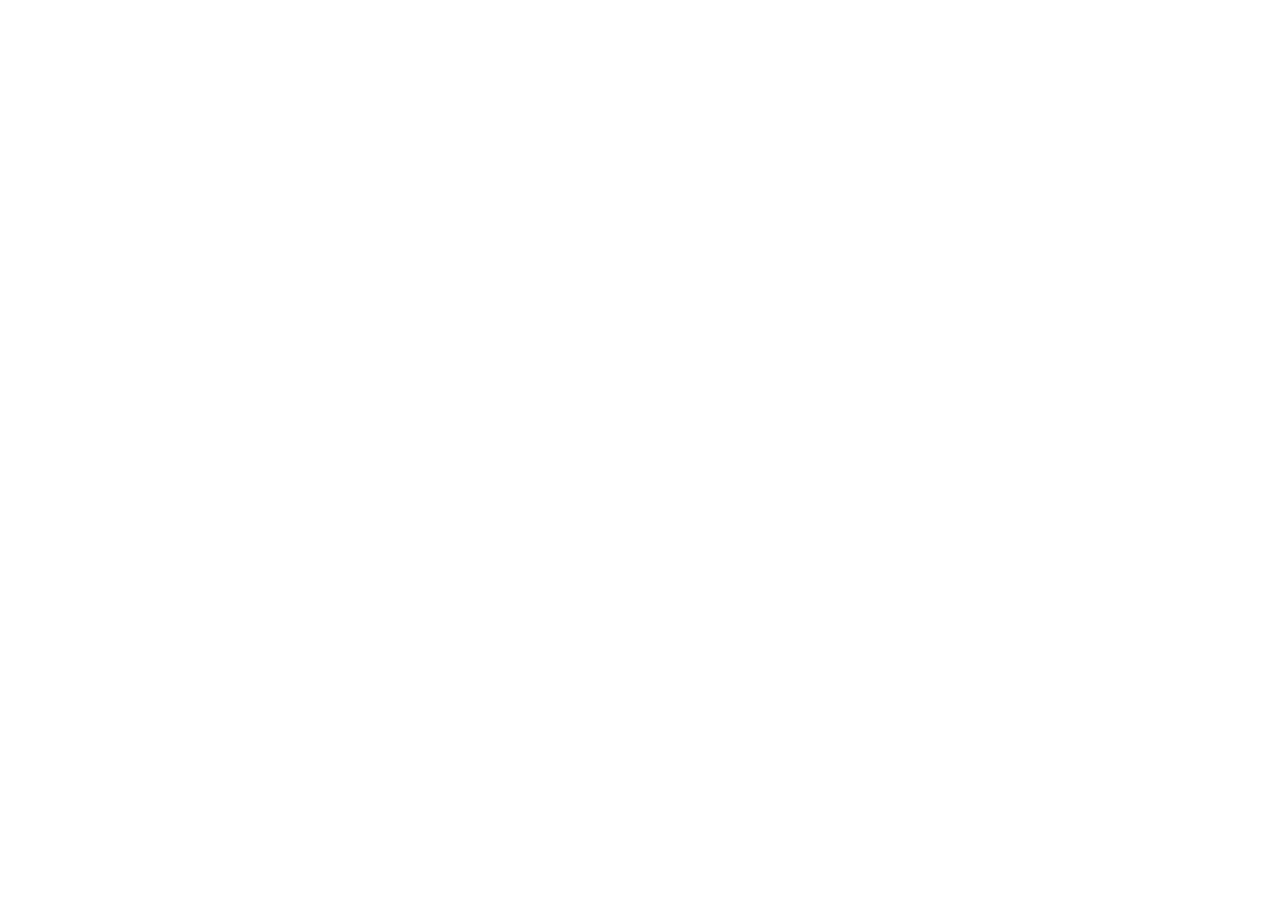
==== contacto.html @ 22932609 "se agrego a contacto" ====
<!DOCTYPE html>
<html lang="en">
<head>
    <meta charset="UTF-8">
    <meta name="viewport" content="width=device-width, initial-scale=1.0">
    <title>contacto</title>
</head>
<body>
    
</body>
</html>
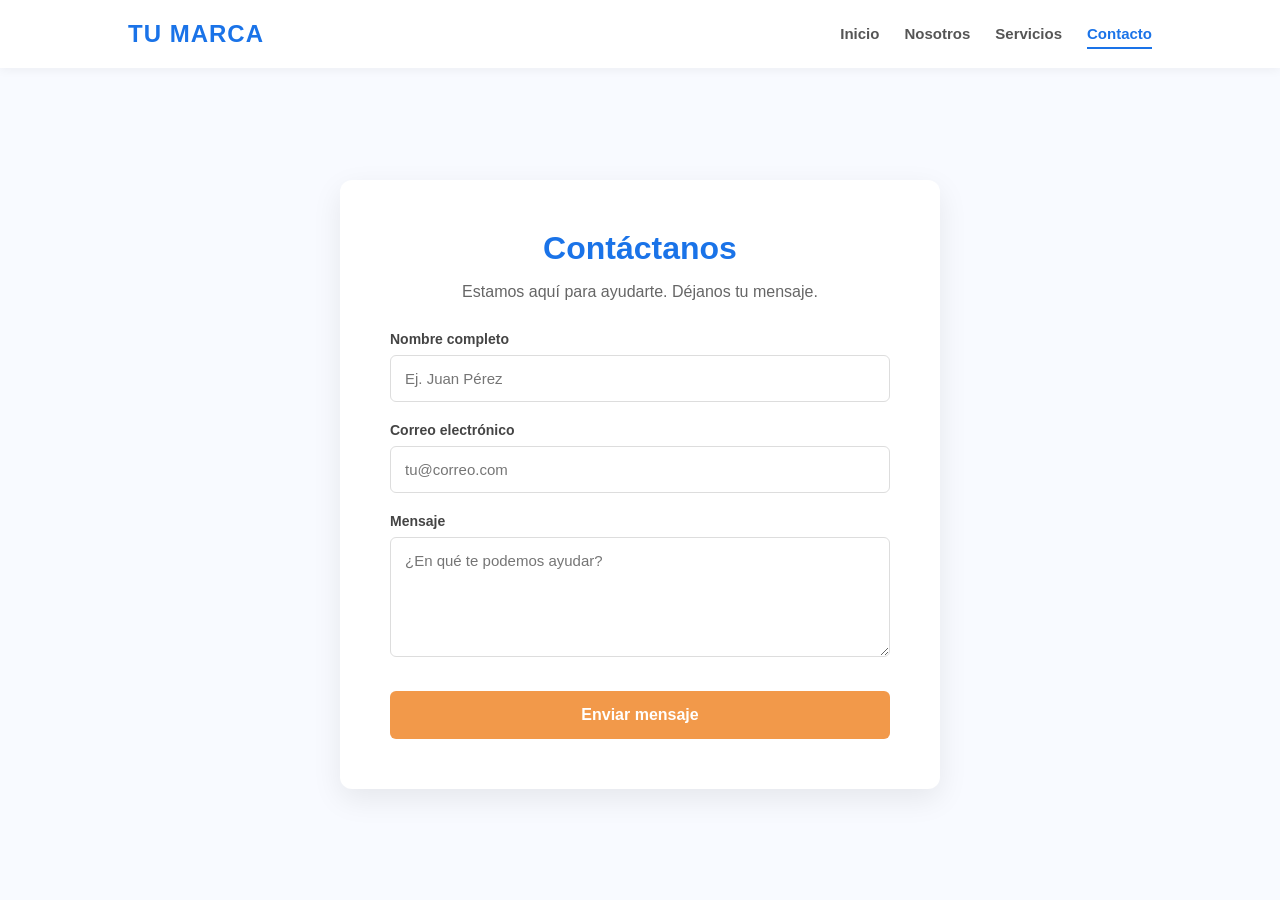
==== commit 431e6045: "agrando código" ====
--- a/contacto.html
+++ b/contacto.html
@@ -1,11 +1,213 @@
 <!DOCTYPE html>
-<html lang="en">
+<html lang="es">
 <head>
     <meta charset="UTF-8">
     <meta name="viewport" content="width=device-width, initial-scale=1.0">
-    <title>contacto</title>
+    <title>Contacto - Estilo Corporativo</title>
+    <style>
+        /* --- ESTILOS GLOBALES --- */
+        body {
+            margin: 0;
+            font-family: 'Segoe UI', Tahoma, Geneva, Verdana, sans-serif;
+            background-color: #f8faff; /* Un fondo blanco-azulado muy sutil para que resalte la tarjeta */
+            color: #333;
+            display: flex;
+            flex-direction: column;
+            min-height: 100vh;
+        }
+
+        /* --- MENÚ SUPERIOR (ESTILO DE LA IMAGEN) --- */
+        header {
+            display: flex;
+            justify-content: space-between;
+            align-items: center;
+            padding: 20px 10%;
+            background-color: #ffffff;
+            box-shadow: 0 2px 10px rgba(0,0,0,0.05);
+        }
+
+        .logo {
+            color: #1a73e8; /* Azul vibrante de la imagen */
+            font-size: 24px;
+            font-weight: 800;
+            text-transform: uppercase;
+            text-decoration: none;
+            letter-spacing: 1px;
+        }
+
+        nav ul {
+            list-style: none;
+            margin: 0;
+            padding: 0;
+            display: flex;
+            gap: 25px;
+        }
+
+        nav ul li a {
+            text-decoration: none;
+            color: #555;
+            font-size: 15px;
+            font-weight: 600;
+            transition: color 0.3s;
+        }
+
+        nav ul li a:hover {
+            color: #1a73e8;
+        }
+
+        /* Indicador visual de la página actual */
+        nav ul li a.active {
+            color: #1a73e8;
+            border-bottom: 2px solid #1a73e8;
+            padding-bottom: 5px;
+        }
+
+        /* --- CONTENEDOR DEL FORMULARIO --- */
+        .main-content {
+            flex: 1;
+            display: flex;
+            justify-content: center;
+            align-items: center;
+            padding: 40px 20px;
+        }
+
+        .contact-card {
+            background-color: #ffffff;
+            padding: 50px;
+            border-radius: 12px;
+            box-shadow: 0 10px 30px rgba(0, 0, 0, 0.08); /* Sombra suave idéntica a las tarjetas de la imagen */
+            width: 100%;
+            max-width: 500px;
+            text-align: center;
+        }
+
+        .contact-card h1 {
+            color: #1a73e8;
+            margin-top: 0;
+            margin-bottom: 10px;
+            font-size: 32px;
+        }
+
+        .contact-card p {
+            color: #666;
+            margin-bottom: 30px;
+            font-size: 16px;
+        }
+
+        /* --- ESTILOS DE LOS CAMPOS --- */
+        .form-group {
+            margin-bottom: 20px;
+            text-align: left;
+        }
+
+        label {
+            display: block;
+            margin-bottom: 8px;
+            color: #444;
+            font-weight: 600;
+            font-size: 14px;
+        }
+
+        input[type="text"],
+        input[type="email"],
+        textarea {
+            width: 100%;
+            padding: 14px;
+            border: 1px solid #ddd;
+            border-radius: 6px; /* Bordes ligeramente redondeados */
+            box-sizing: border-box;
+            font-size: 15px;
+            font-family: inherit;
+            transition: border-color 0.3s, box-shadow 0.3s;
+        }
+
+        input:focus, textarea:focus {
+            outline: none;
+            border-color: #1a73e8;
+            box-shadow: 0 0 0 3px rgba(26, 115, 232, 0.1); /* Brillo azul al escribir */
+        }
+
+        textarea {
+            resize: vertical;
+            min-height: 120px;
+        }
+
+        /* --- BOTÓN NARANJA (ESTILO "CONOCER MÁS") --- */
+        button {
+            width: 100%;
+            padding: 15px;
+            background-color: #f2994a; /* Naranja/Ocre de la imagen */
+            color: white;
+            border: none;
+            border-radius: 6px;
+            font-size: 16px;
+            font-weight: bold;
+            cursor: pointer;
+            transition: background-color 0.3s, transform 0.2s;
+            margin-top: 10px;
+        }
+
+        button:hover {
+            background-color: #e08639; /* Un tono más oscuro al pasar el ratón */
+            transform: translateY(-2px);
+        }
+
+        /* --- RESPONSIVO --- */
+        @media (max-width: 768px) {
+            header {
+                flex-direction: column;
+                padding: 15px;
+                gap: 15px;
+            }
+            nav ul {
+                flex-wrap: wrap;
+                justify-content: center;
+            }
+            .contact-card {
+                padding: 30px 20px;
+            }
+        }
+    </style>
 </head>
 <body>
-    
+
+    <header>
+        <a href="#" class="logo">TU MARCA</a>
+        <nav>
+            <ul>
+                <li><a href="index.html">Inicio</a></li>
+                <li><a href="nosotros.html">Nosotros</a></li>
+                <li><a href="servicios.html">Servicios</a></li>
+                <li><a href="contacto.html" class="active">Contacto</a></li>
+            </ul>
+        </nav>
+    </header>
+
+    <main class="main-content">
+        <div class="contact-card">
+            <h1>Contáctanos</h1>
+            <p>Estamos aquí para ayudarte. Déjanos tu mensaje.</p>
+            
+            <form action="#" method="POST">
+                <div class="form-group">
+                    <label for="name">Nombre completo</label>
+                    <input type="text" id="name" name="name" placeholder="Ej. Juan Pérez" required>
+                </div>
+
+                <div class="form-group">
+                    <label for="email">Correo electrónico</label>
+                    <input type="email" id="email" name="email" placeholder="tu@correo.com" required>
+                </div>
+
+                <div class="form-group">
+                    <label for="message">Mensaje</label>
+                    <textarea id="message" name="message" placeholder="¿En qué te podemos ayudar?" required></textarea>
+                </div>
+
+                <button type="submit">Enviar mensaje</button>
+            </form>
+        </div>
+    </main>
+
 </body>
 </html>
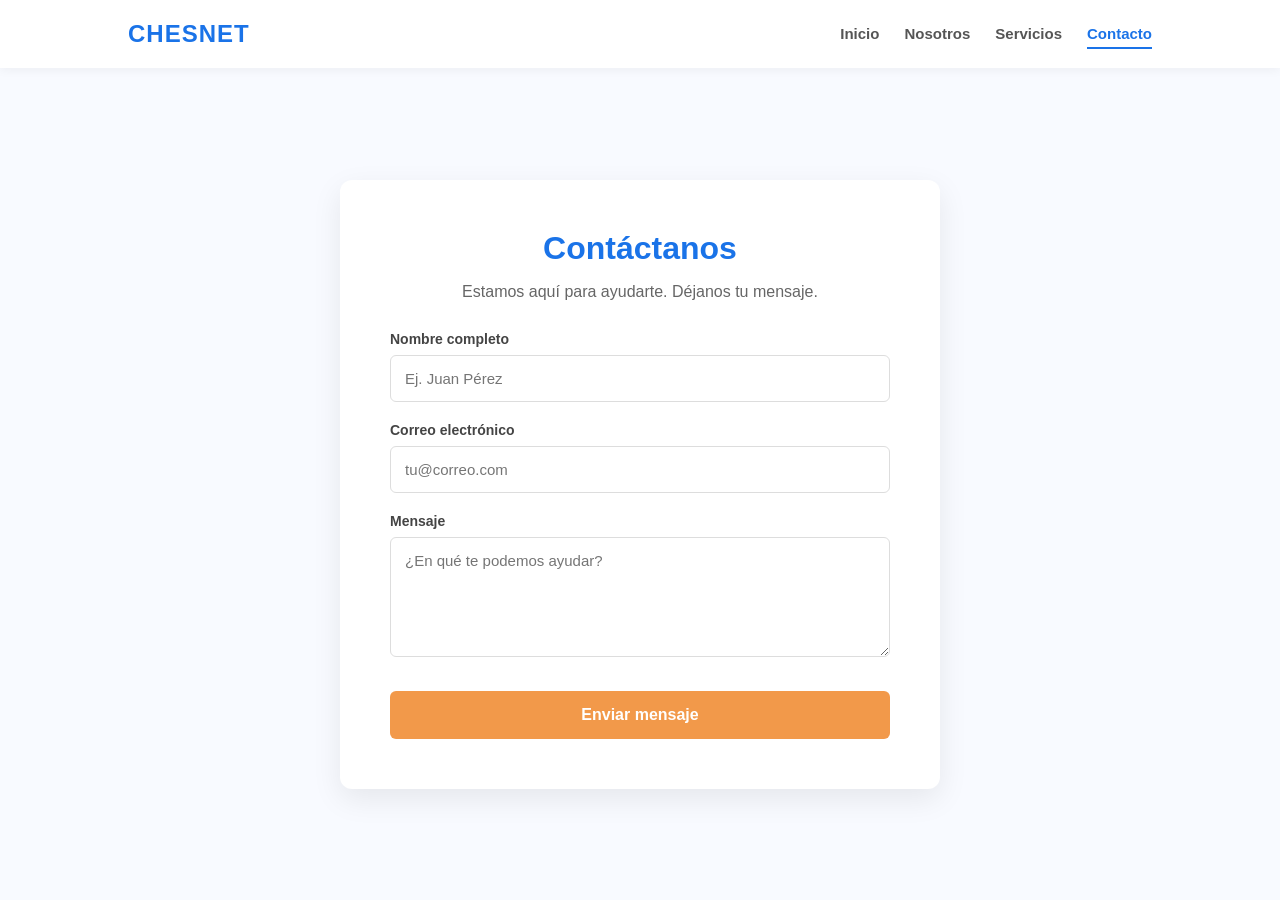
==== commit b422e68e: "reparando errores en el archivo contacto" ====
--- a/contacto.html
+++ b/contacto.html
@@ -172,7 +172,7 @@
 <body>
 
     <header>
-        <a href="#" class="logo">TU MARCA</a>
+        <a href="#" class="logo">CHESNET</a>
         <nav>
             <ul>
                 <li><a href="index.html">Inicio</a></li>
